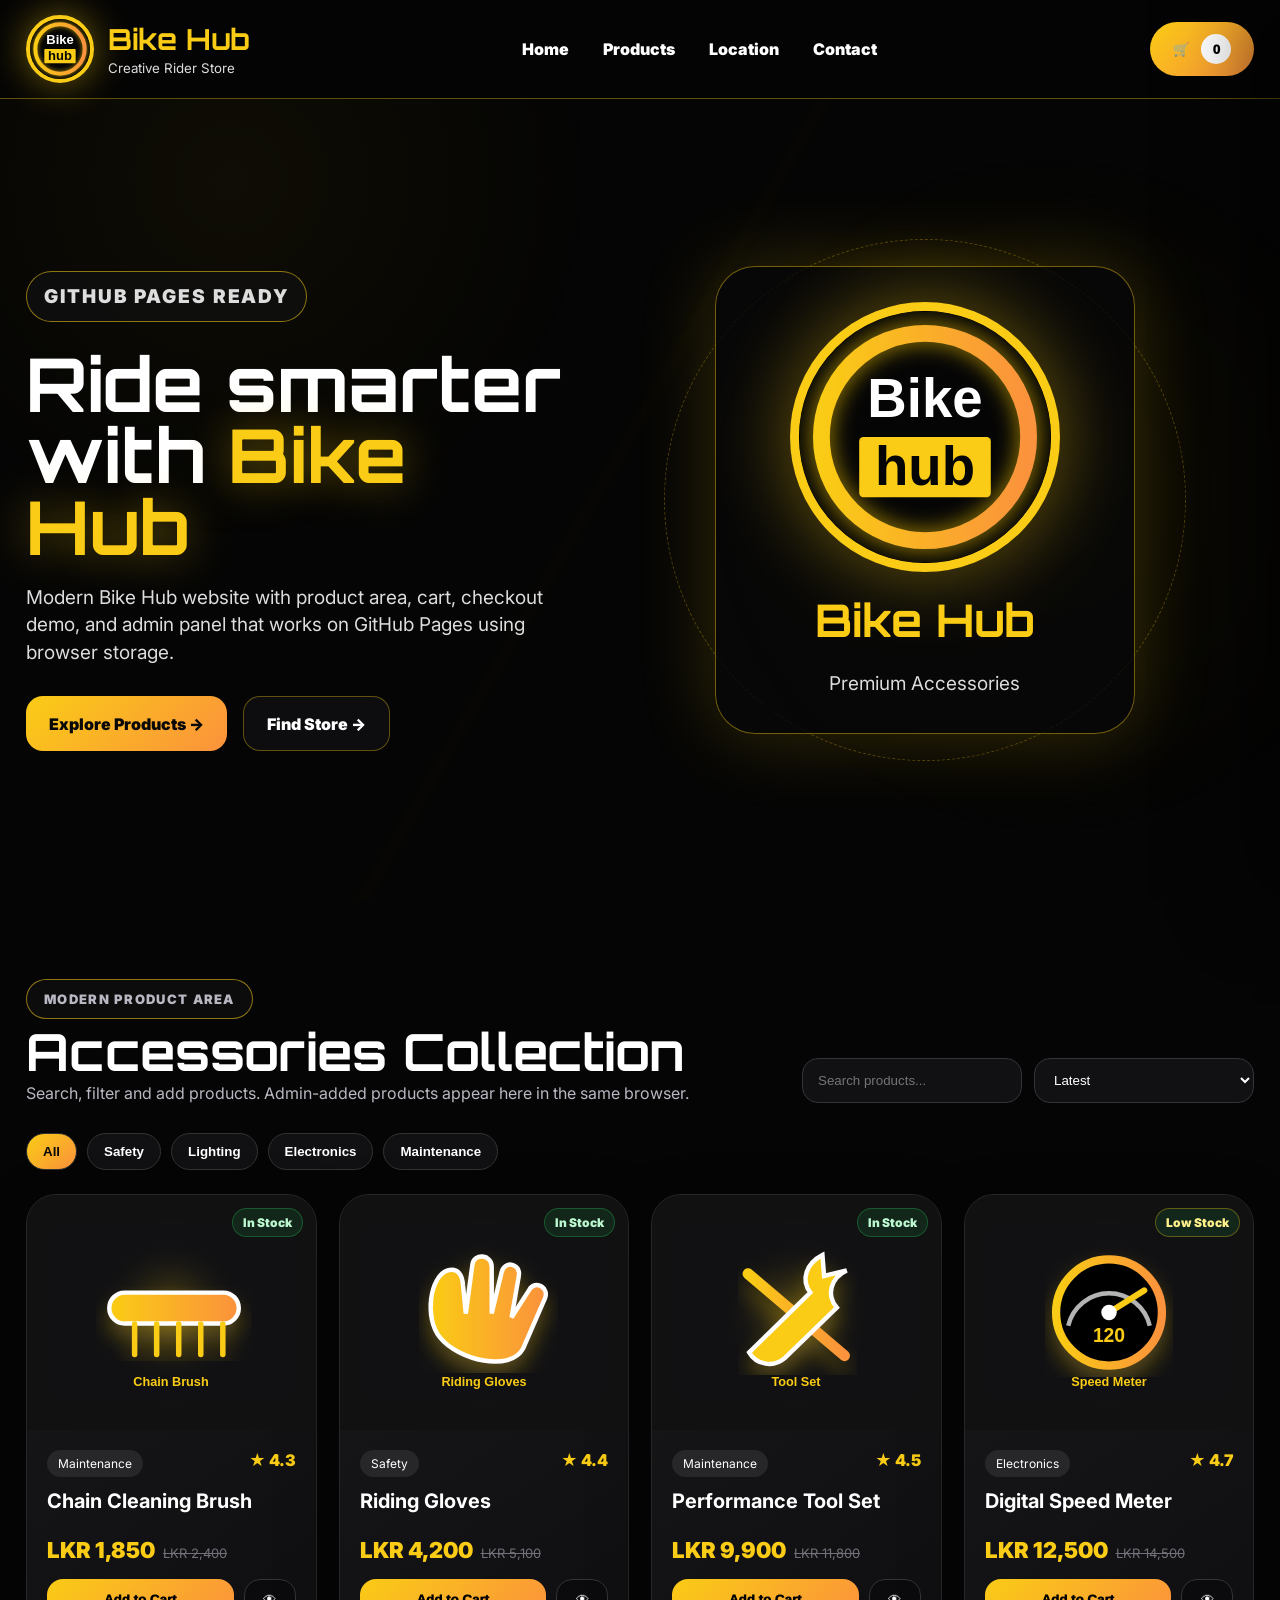
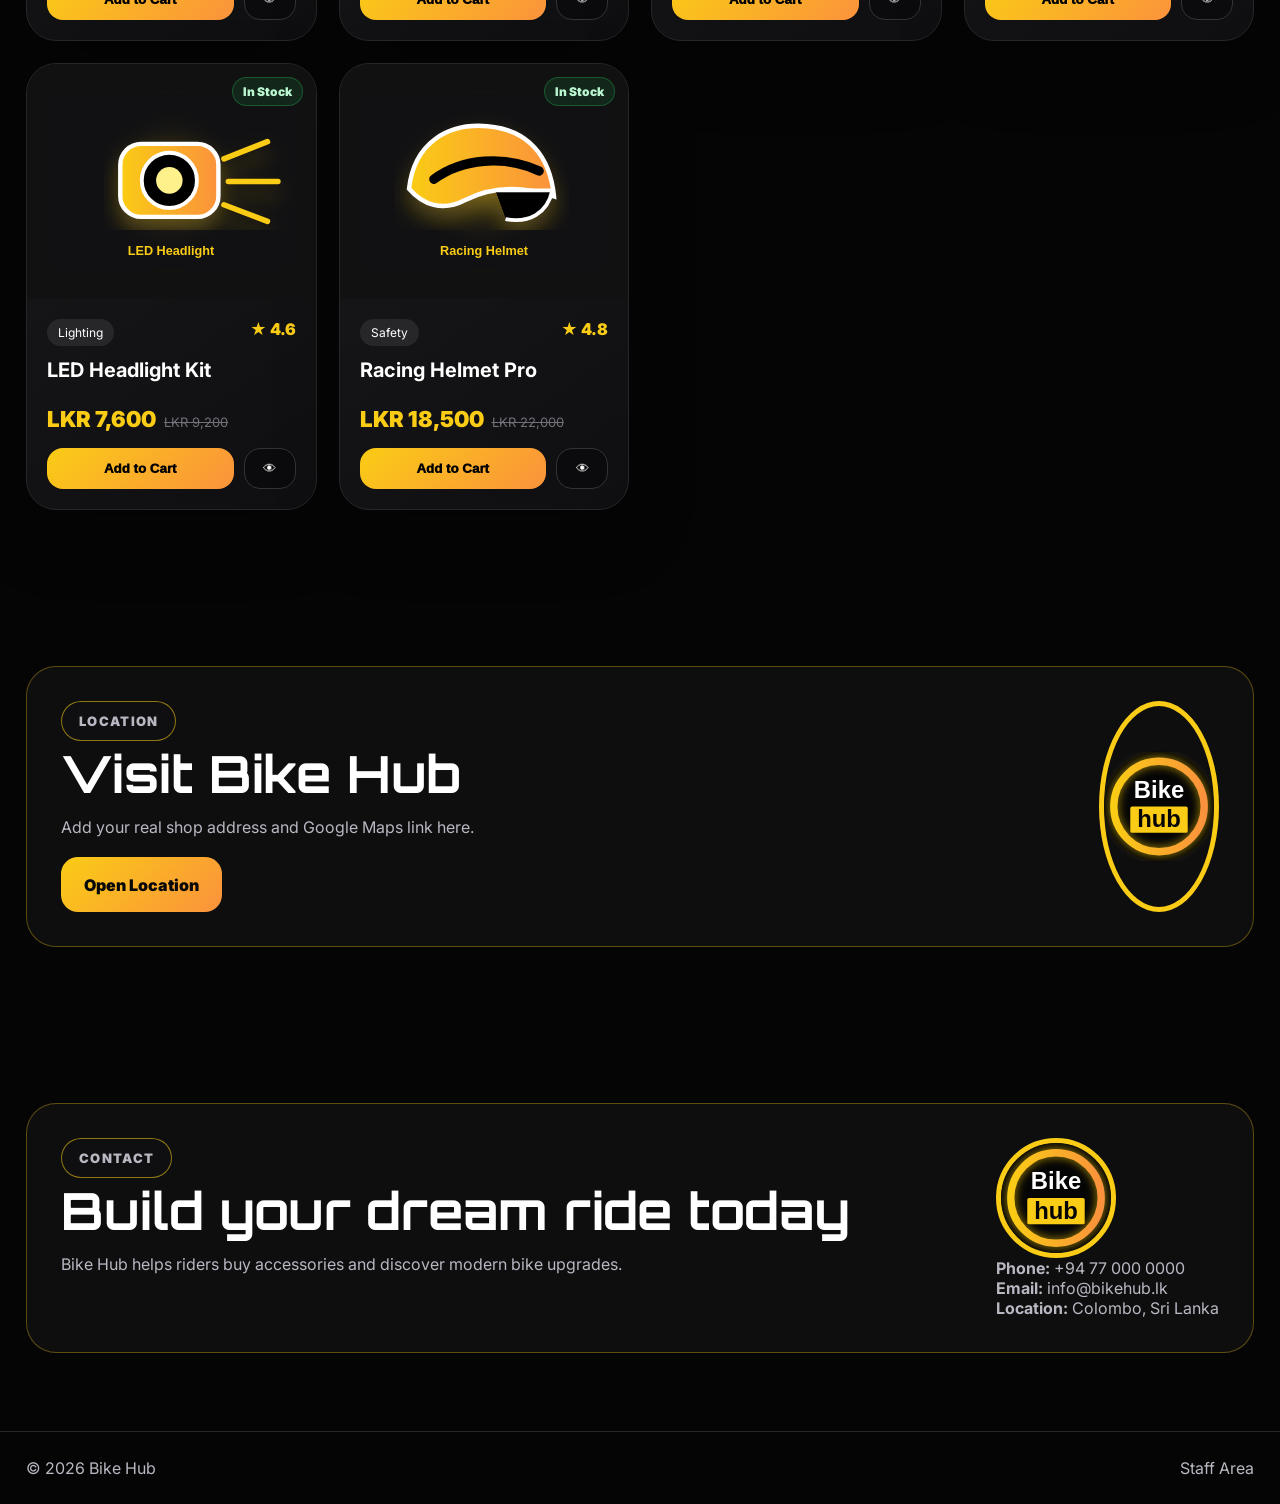
==== index.html @ c6d8aad4 "Add files via upload" ====
<!DOCTYPE html>
<html lang="en">
<head>
  <meta charset="UTF-8"><meta name="viewport" content="width=device-width, initial-scale=1.0">
  <title>Bike Hub | Premium Bike Accessories</title>
  <link rel="stylesheet" href="assets/css/style.css"><link rel="icon" href="assets/images/logo.svg">
  <link href="https://fonts.googleapis.com/css2?family=Orbitron:wght@500;700;900&family=Inter:wght@400;500;600;700;800;900&display=swap" rel="stylesheet">
</head>
<body>
<header class="site-header"><div class="container nav-wrap">
  <a class="brand" href="#home"><img src="assets/images/logo.svg"><span><strong>Bike Hub</strong><small>Creative Rider Store</small></span></a>
  <nav class="nav"><a href="#home">Home</a><a href="#products">Products</a><a href="#location">Location</a><a href="#contact">Contact</a></nav>
  <button class="cart-pill" id="openCart">🛒 <span id="cartCount">0</span></button>
</div></header>
<main>
<section class="hero" id="home"><div class="container hero-grid">
  <div><p class="kicker">GitHub Pages Ready</p><h1>Ride smarter<br>with <span>Bike</span><br><span>Hub</span></h1><p>Modern Bike Hub website with product area, cart, checkout demo, and admin panel that works on GitHub Pages using browser storage.</p><div class="hero-actions"><a href="#products" class="btn primary">Explore Products →</a><a href="#location" class="btn ghost">Find Store →</a></div></div>
  <div class="logo-stage"><div class="hero-logo"><img src="assets/images/logo.svg"><h2>Bike Hub</h2><p>Premium Accessories</p></div></div>
</div></section>
<section class="section" id="products"><div class="container">
  <div class="section-head"><div><p class="kicker">Modern Product Area</p><h2>Accessories Collection</h2><p>Search, filter and add products. Admin-added products appear here in the same browser.</p></div><div class="toolbar"><input id="search" placeholder="Search products..."><select id="sort"><option value="latest">Latest</option><option value="low">Price Low to High</option><option value="high">Price High to Low</option><option value="stock">Stock Available</option></select></div></div>
  <div class="pills" id="pills"></div><div class="grid" id="grid"></div>
</div></section>
<section class="section" id="location"><div class="container contact"><div><p class="kicker">Location</p><h2>Visit Bike Hub</h2><p style="margin:12px 0 20px">Add your real shop address and Google Maps link here.</p><a class="btn primary" href="https://share.google/Y3x25ZjLcrM0lJzkl" target="_blank">Open Location</a></div><img class="contact-logo" src="assets/images/logo.svg"></div></section>
<section class="section" id="contact"><div class="container contact"><div><p class="kicker">Contact</p><h2>Build your dream ride today</h2><p style="margin-top:12px">Bike Hub helps riders buy accessories and discover modern bike upgrades.</p></div><div><img class="contact-logo" src="assets/images/logo.svg"><p><b>Phone:</b> +94 77 000 0000</p><p><b>Email:</b> info@bikehub.lk</p><p><b>Location:</b> Colombo, Sri Lanka</p></div></div></section>
</main>
<aside class="drawer" id="drawer"><div class="drawer-head"><h2>Bike Hub Cart</h2><button id="closeCart">×</button></div><div class="items" id="items"></div><div class="drawer-foot"><div class="total"><span>Total</span><strong id="total">LKR 0</strong></div><button class="btn primary full" id="checkoutBtn">Purchase / Place Order</button></div></aside>
<div class="modal" id="checkoutModal"><form class="modal-card" id="checkoutForm"><div class="modal-head"><div><h2>Place Your Order</h2><p style="color:var(--muted)">Demo checkout for GitHub Pages.</p></div><button type="button" class="modal-close" id="closeCheckout">×</button></div>
<div class="form-grid"><label>Customer Name<input id="customerName" required></label><label>Phone<input id="phone" required></label><label>Email<input id="email"></label><label>Delivery Address<textarea id="address" required></textarea></label><label class="full-field">Order Note<textarea id="note"></textarea></label></div>
<div class="payments"><label class="pay active"><input type="radio" name="payment" value="COD" checked><b>💵 Cash on Delivery</b></label><label class="pay"><input type="radio" name="payment" value="CARD_DEMO"><b>💳 Card Demo</b></label></div>
<div class="cardbox" id="cardbox"><p style="color:#fef08a;margin-bottom:12px">Demo only. Do not use real card details.</p><div class="form-grid"><label>Card Number<input id="cardNumber" maxlength="19" placeholder="4111 1111 1111 1111"></label><label>CVV<input id="cvv" maxlength="4"></label></div></div>
<div class="total"><span>Total</span><strong id="checkoutTotal">LKR 0</strong></div><button class="btn primary full">Confirm Order</button><p id="msg" style="color:var(--yellow);font-weight:900;margin-top:12px"></p></form></div>

<div class="modal" id="inspectModal">
  <div class="modal-card inspect-card">
    <div class="modal-head">
      <div>
        <p class="kicker">Product Inspect View</p>
        <h2 id="inspectTitle">Product Details</h2>
      </div>
      <button type="button" class="modal-close" id="closeInspect">×</button>
    </div>

    <div class="inspect-layout">
      <div>
        <div class="inspect-photo-wrap" id="zoomBox">
          <img id="inspectImage" src="assets/images/logo.svg" alt="Product photo">
        </div>
        <div class="zoom-controls">
          <button type="button" id="zoomOutBtn">− Zoom Out</button>
          <button type="button" id="zoomResetBtn">Reset</button>
          <button type="button" id="zoomInBtn">+ Zoom In</button>
        </div>
        <p class="zoom-help">Move your mouse over the photo to inspect details. On mobile, tap Zoom In.</p>
      </div>

      <div class="inspect-info">
        <span class="cat" id="inspectCategory">Category</span>
        <h3 id="inspectName">Product Name</h3>
        <div class="inspect-price-row">
          <span class="price" id="inspectPrice">LKR 0</span>
          <span class="old" id="inspectOldPrice">LKR 0</span>
        </div>
        <p id="inspectStock" class="inspect-stock">Stock available</p>
        <p id="inspectDescription" class="inspect-desc">
          Premium Bike Hub product with modern style, rider safety, and high performance quality.
        </p>
        <button type="button" class="btn primary full" id="inspectAddBtn">Add to Cart</button>
      </div>
    </div>
  </div>
</div>

<div class="overlay" id="overlay"></div>
<footer class="footer"><div class="container"><p>© 2026 Bike Hub</p><p><a href="admin.html">Staff Area</a></p></div></footer>
<script src="assets/js/store.js"></script>
</body></html>
---- assets/css/style.css ----
:root{--bg:#050505;--panel:#111113;--text:#fff;--muted:#b8b8c2;--yellow:#facc15;--orange:#fb923c;--border:rgba(250,204,21,.32)}
*{box-sizing:border-box;margin:0;padding:0}html{scroll-behavior:smooth}body{font-family:Inter,system-ui,sans-serif;background:#050505;color:#fff;overflow-x:hidden}a{text-decoration:none;color:inherit}img{max-width:100%;display:block}.container{width:min(1420px,calc(100% - 52px));margin:auto}
body:before{content:"";position:fixed;inset:0;pointer-events:none;z-index:-1;opacity:.25;background:radial-gradient(circle at 18% 20%,rgba(250,204,21,.18),transparent 30%),radial-gradient(circle at 82% 55%,rgba(250,204,21,.14),transparent 32%),linear-gradient(120deg,transparent 0 48%,rgba(250,204,21,.06) 49%,transparent 50%)}
.site-header{position:sticky;top:0;z-index:50;background:rgba(5,5,5,.94);border-bottom:1px solid rgba(250,204,21,.38);backdrop-filter:blur(14px)}
.nav-wrap{min-height:98px;display:flex;align-items:center;justify-content:space-between;gap:18px}.brand{display:flex;align-items:center;gap:14px}.brand img{width:68px;height:68px;border-radius:50%;border:4px solid var(--yellow);box-shadow:0 0 38px rgba(250,204,21,.46)}.brand strong{display:block;font-family:Orbitron,sans-serif;font-size:29px;color:var(--yellow)}.brand small{color:#ddd}.nav{display:flex;gap:34px;font-weight:900}.nav a:hover{color:var(--yellow)}
.cart-pill{border:0;min-width:104px;min-height:54px;border-radius:999px;background:linear-gradient(135deg,var(--yellow),var(--orange));font-weight:950;cursor:pointer}.cart-pill span{display:inline-grid;place-items:center;background:#fff;border-radius:50%;width:30px;height:30px;margin-left:8px}
.hero{min-height:calc(100vh - 98px);display:grid;align-items:center;padding:70px 0}.hero-grid{display:grid;grid-template-columns:.9fr 1.1fr;gap:30px;align-items:center}.kicker{display:inline-flex;border:1px solid rgba(250,204,21,.55);color:#fef08a;border-radius:999px;padding:11px 17px;font-weight:950;font-size:13px;letter-spacing:.1em;text-transform:uppercase;background:rgba(17,17,19,.65)}
.hero h1{font-family:Orbitron,sans-serif;font-size:clamp(54px,5.8vw,90px);line-height:.96;margin-top:26px}.hero h1 span{color:var(--yellow);text-shadow:0 0 45px rgba(250,204,21,.42)}.hero p{max-width:640px;color:#ddd;font-size:19px;line-height:1.45;margin-top:22px}.hero-actions{display:flex;gap:16px;flex-wrap:wrap;margin-top:30px}
.btn{display:inline-flex;align-items:center;justify-content:center;gap:10px;border:0;border-radius:17px;min-height:55px;padding:13px 23px;font-weight:950;cursor:pointer}.btn.primary{background:linear-gradient(135deg,var(--yellow),var(--orange));color:#080808}.btn.ghost{background:rgba(17,17,19,.75);border:1px solid rgba(250,204,21,.36);color:#fff}.btn.full{width:100%}
.logo-stage{display:grid;place-items:center;min-height:520px;position:relative}.logo-stage:before{content:"";position:absolute;width:520px;height:520px;border-radius:50%;border:1px dashed rgba(250,204,21,.28);animation:spin 22s linear infinite}.hero-logo{position:relative;z-index:2;width:min(420px,92%);text-align:center;display:grid;place-items:center;border:1px solid rgba(250,204,21,.45);border-radius:40px;background:rgba(8,8,9,.78);padding:35px;box-shadow:0 0 78px rgba(250,204,21,.2)}.hero-logo img{width:270px;border-radius:50%;border:9px solid var(--yellow);box-shadow:0 0 80px rgba(250,204,21,.42)}.hero-logo h2{font-family:Orbitron,sans-serif;color:var(--yellow);font-size:45px;margin-top:20px}@keyframes spin{to{transform:rotate(360deg)}}
.section{padding:78px 0}.section-head{display:flex;justify-content:space-between;gap:28px;align-items:flex-end;margin-bottom:30px}.section h2{font-family:Orbitron,sans-serif;font-size:clamp(34px,4vw,54px)}.section p{color:var(--muted)}.toolbar{display:flex;gap:12px;flex-wrap:wrap}.toolbar input,.toolbar select,input,select,textarea{background:#111113;border:1px solid #34343a;color:white;border-radius:16px;padding:13px 15px;outline:none}.toolbar input,.toolbar select{min-width:220px}
.pills{display:flex;gap:10px;flex-wrap:wrap;margin-bottom:24px}.pill{border:1px solid #333;background:#111113;color:white;border-radius:999px;padding:10px 16px;font-weight:900;cursor:pointer}.pill.active{background:linear-gradient(135deg,var(--yellow),var(--orange));color:#080808}
.grid{display:grid;grid-template-columns:repeat(4,1fr);gap:22px}.card{overflow:hidden;border:1px solid #27272a;border-radius:30px;background:linear-gradient(145deg,rgba(255,255,255,.04),transparent),rgba(17,17,19,.9);box-shadow:0 25px 65px rgba(0,0,0,.28);transition:.25s}.card:hover{transform:translateY(-8px);border-color:rgba(250,204,21,.48)}.pic{height:235px;display:grid;place-items:center;background:radial-gradient(circle,rgba(250,204,21,.18),transparent 50%),#111;position:relative}.pic img{width:88%;height:195px;object-fit:contain}.stock{position:absolute;top:13px;right:13px;border:1px solid rgba(34,197,94,.32);background:rgba(34,197,94,.12);color:#bbf7d0;border-radius:999px;padding:6px 10px;font-size:12px;font-weight:950}.stock.low{border-color:rgba(250,204,21,.32);color:#fef08a}.body{padding:20px}.meta{display:flex;justify-content:space-between;margin-bottom:12px}.cat{background:#27272a;border-radius:999px;padding:6px 11px;font-size:12px}.rating,.price{color:var(--yellow);font-weight:950}.title{font-size:20px;min-height:48px}.price{font-size:22px}.old{color:#71717a;text-decoration:line-through;font-size:13px;margin-left:8px}.actions{display:grid;grid-template-columns:1fr auto;gap:10px;margin-top:16px}.icon{border:1px solid #333;background:#0b0b0d;color:white;border-radius:16px;width:52px;cursor:pointer}.add{border:0;border-radius:16px;background:linear-gradient(135deg,var(--yellow),var(--orange));font-weight:950;padding:13px;cursor:pointer}.qty{display:grid;grid-template-columns:44px 1fr 44px;gap:8px;margin-top:16px;border:1px solid #27272a;border-radius:18px;padding:8px}.qty button{border:0;border-radius:14px;background:#27272a;color:white;font-size:20px}.qty button:last-child{background:var(--yellow);color:#080808}
.drawer{position:fixed;top:0;right:-460px;z-index:100;width:min(460px,100%);height:100vh;background:#101012;border-left:1px solid #27272a;transition:.3s;display:flex;flex-direction:column;box-shadow:-30px 0 70px rgba(0,0,0,.5)}.drawer.open{right:0}.drawer-head{display:flex;justify-content:space-between;align-items:center;padding:22px;border-bottom:1px solid #27272a}.drawer-head h2{font-family:Orbitron,sans-serif;color:var(--yellow)}.drawer-head button,.modal-close{width:42px;height:42px;border:1px solid #333;background:transparent;color:white;border-radius:14px;font-size:26px;cursor:pointer}.items{flex:1;overflow:auto;padding:18px}.cart-item{display:grid;grid-template-columns:60px 1fr auto;gap:12px;align-items:center;border-bottom:1px solid #27272a;padding:12px 0}.cart-item img{width:60px;height:60px;object-fit:contain;background:rgba(250,204,21,.08);border-radius:16px;padding:6px}.cart-item p{color:var(--muted);font-size:13px}.remove{border:1px solid #333;background:transparent;color:white;border-radius:12px;padding:8px}.drawer-foot{padding:22px;border-top:1px solid #27272a}.total{display:flex;justify-content:space-between;color:var(--yellow);font-size:22px;font-weight:950;margin-bottom:16px}
.overlay{position:fixed;inset:0;background:rgba(0,0,0,.67);z-index:90;opacity:0;visibility:hidden}.overlay.show{opacity:1;visibility:visible}
.modal{position:fixed;inset:0;z-index:120;display:grid;place-items:center;padding:24px;opacity:0;visibility:hidden}.modal.open{opacity:1;visibility:visible}.modal-card{width:min(880px,100%);max-height:calc(100vh - 44px);overflow:auto;border:1px solid rgba(250,204,21,.35);border-radius:30px;background:#101012;padding:26px;box-shadow:0 35px 90px rgba(0,0,0,.55)}.modal-head{display:flex;justify-content:space-between;gap:18px;margin-bottom:18px}.form-grid{display:grid;grid-template-columns:1fr 1fr;gap:14px}.form-grid label{display:grid;gap:7px;color:#ddd;font-weight:850}.form-grid textarea{min-height:90px}.full-field{grid-column:1/-1}.payments{display:grid;grid-template-columns:1fr 1fr;gap:14px;margin:18px 0}.pay{border:1px solid #333;border-radius:18px;padding:16px}.pay.active{border-color:var(--yellow);box-shadow:0 0 0 4px rgba(250,204,21,.09)}.pay input{display:none}.cardbox{display:none;border:1px solid rgba(250,204,21,.25);background:rgba(250,204,21,.05);border-radius:18px;padding:16px;margin-bottom:16px}.cardbox.open{display:block}
.contact{display:flex;justify-content:space-between;gap:26px;border:1px solid var(--border);border-radius:30px;background:rgba(17,17,19,.84);padding:34px}.contact-logo{width:120px;border-radius:50%;border:5px solid var(--yellow)}.footer{border-top:1px solid #27272a;padding:26px 0;color:var(--muted)}.footer .container{display:flex;justify-content:space-between}
.admin-page{width:min(1450px,calc(100% - 46px));margin:auto;padding:34px 0}.login-wrap{min-height:100vh;display:grid;place-items:center}.panel,.login{border:1px solid var(--border);border-radius:30px;background:rgba(17,17,19,.9);padding:28px}.login{width:min(520px,100%);text-align:center}.login img{width:118px;margin:0 auto 18px;border-radius:50%;border:6px solid var(--yellow)}.top{display:flex;justify-content:space-between;gap:16px;margin-bottom:22px}.tabs{display:flex;gap:10px;flex-wrap:wrap;margin-bottom:20px}.tab{border:1px solid #333;background:#111113;color:white;border-radius:999px;padding:10px 16px;font-weight:900}.tab.active{background:linear-gradient(135deg,var(--yellow),var(--orange));color:#080808}.admin-grid{display:grid;grid-template-columns:.9fr 1.1fr;gap:20px}.admin-list{display:grid;gap:12px;max-height:630px;overflow:auto}.admin-row{display:grid;grid-template-columns:70px 1fr auto;gap:14px;align-items:center;border:1px solid #2d2d33;border-radius:18px;background:#0c0c0e;padding:12px}.admin-row img{width:70px;height:70px;object-fit:cover;border-radius:14px}.danger,.success{border-radius:12px;padding:10px 12px;font-weight:900;cursor:pointer}.danger{border:1px solid rgba(244,63,94,.45);background:rgba(244,63,94,.13);color:#fecdd3}.success{border:1px solid rgba(34,197,94,.45);background:rgba(34,197,94,.13);color:#bbf7d0}.preview{display:grid;grid-template-columns:1fr 120px;gap:14px;align-items:center;border:1px solid rgba(250,204,21,.24);border-radius:18px;padding:14px;margin:14px 0}.preview img{width:120px;height:95px;object-fit:cover;border-radius:14px}.order{border:1px solid #2d2d33;border-radius:20px;background:#0c0c0e;padding:18px;margin-bottom:14px}.order-top{display:flex;justify-content:space-between}.customer{background:rgba(250,204,21,.05);border-radius:16px;padding:14px;margin:12px 0}.stats{display:grid;grid-template-columns:repeat(3,1fr);gap:16px;margin-bottom:20px}.stats article{border:1px solid var(--border);border-radius:22px;background:#101012;padding:20px}.stats strong{display:block;color:var(--yellow);font-size:30px}.empty{grid-column:1/-1;border:1px solid #27272a;border-radius:22px;background:#101012;color:var(--muted);padding:22px}
@media(max-width:1100px){.grid{grid-template-columns:repeat(2,1fr)}.hero-grid,.admin-grid{grid-template-columns:1fr}.section-head{align-items:flex-start;flex-direction:column}.nav{display:none}.logo-stage{min-height:420px}}@media(max-width:700px){.container{width:min(100%,calc(100% - 28px))}.grid,.form-grid,.payments,.stats{grid-template-columns:1fr}.hero h1{font-size:48px}.contact,.top,.footer .container{flex-direction:column}.admin-row{grid-template-columns:60px 1fr}.preview{grid-template-columns:1fr}.preview img{width:100%;height:170px}}


/* ===== Product Inspect + Zoom View ===== */
.inspect-card {
  width: min(1080px, 96vw);
}

.inspect-layout {
  display: grid;
  grid-template-columns: 1.05fr .95fr;
  gap: 26px;
  align-items: start;
}

.inspect-photo-wrap {
  position: relative;
  height: 430px;
  border: 1px solid rgba(250,204,21,.34);
  border-radius: 26px;
  overflow: hidden;
  background:
    radial-gradient(circle at center, rgba(250,204,21,.20), transparent 52%),
    #08080a;
  cursor: zoom-in;
}

.inspect-photo-wrap img {
  width: 100%;
  height: 100%;
  object-fit: contain;
  padding: 22px;
  transition: transform .16s ease;
  transform-origin: center center;
  user-select: none;
  pointer-events: none;
}

.inspect-photo-wrap.zoomed {
  cursor: zoom-out;
}

.zoom-controls {
  display: grid;
  grid-template-columns: repeat(3, 1fr);
  gap: 10px;
  margin-top: 14px;
}

.zoom-controls button {
  border: 1px solid rgba(250,204,21,.35);
  background: rgba(17,17,19,.90);
  color: #fff;
  border-radius: 14px;
  padding: 12px;
  font-weight: 900;
  cursor: pointer;
}

.zoom-controls button:hover {
  background: rgba(250,204,21,.13);
  color: var(--yellow);
}

.zoom-help {
  margin-top: 10px;
  color: var(--muted);
  font-size: 14px;
}

.inspect-info {
  border: 1px solid rgba(250,204,21,.24);
  border-radius: 26px;
  background: rgba(17,17,19,.78);
  padding: 24px;
}

.inspect-info h3 {
  font-family: Orbitron, sans-serif;
  font-size: clamp(30px, 4vw, 48px);
  line-height: 1.05;
  margin: 18px 0;
  color: #fff;
}

.inspect-price-row {
  margin: 18px 0;
}

.inspect-stock {
  display: inline-flex;
  border: 1px solid rgba(34,197,94,.35);
  background: rgba(34,197,94,.12);
  color: #bbf7d0;
  border-radius: 999px;
  padding: 8px 12px;
  font-weight: 900;
  margin-bottom: 18px;
}

.inspect-desc {
  color: var(--muted);
  line-height: 1.7;
  margin: 12px 0 24px;
}

.pic {
  cursor: zoom-in;
}

@media(max-width:900px) {
  .inspect-layout {
    grid-template-columns: 1fr;
  }

  .inspect-photo-wrap {
    height: 330px;
  }

  .zoom-controls {
    grid-template-columns: 1fr;
  }
}
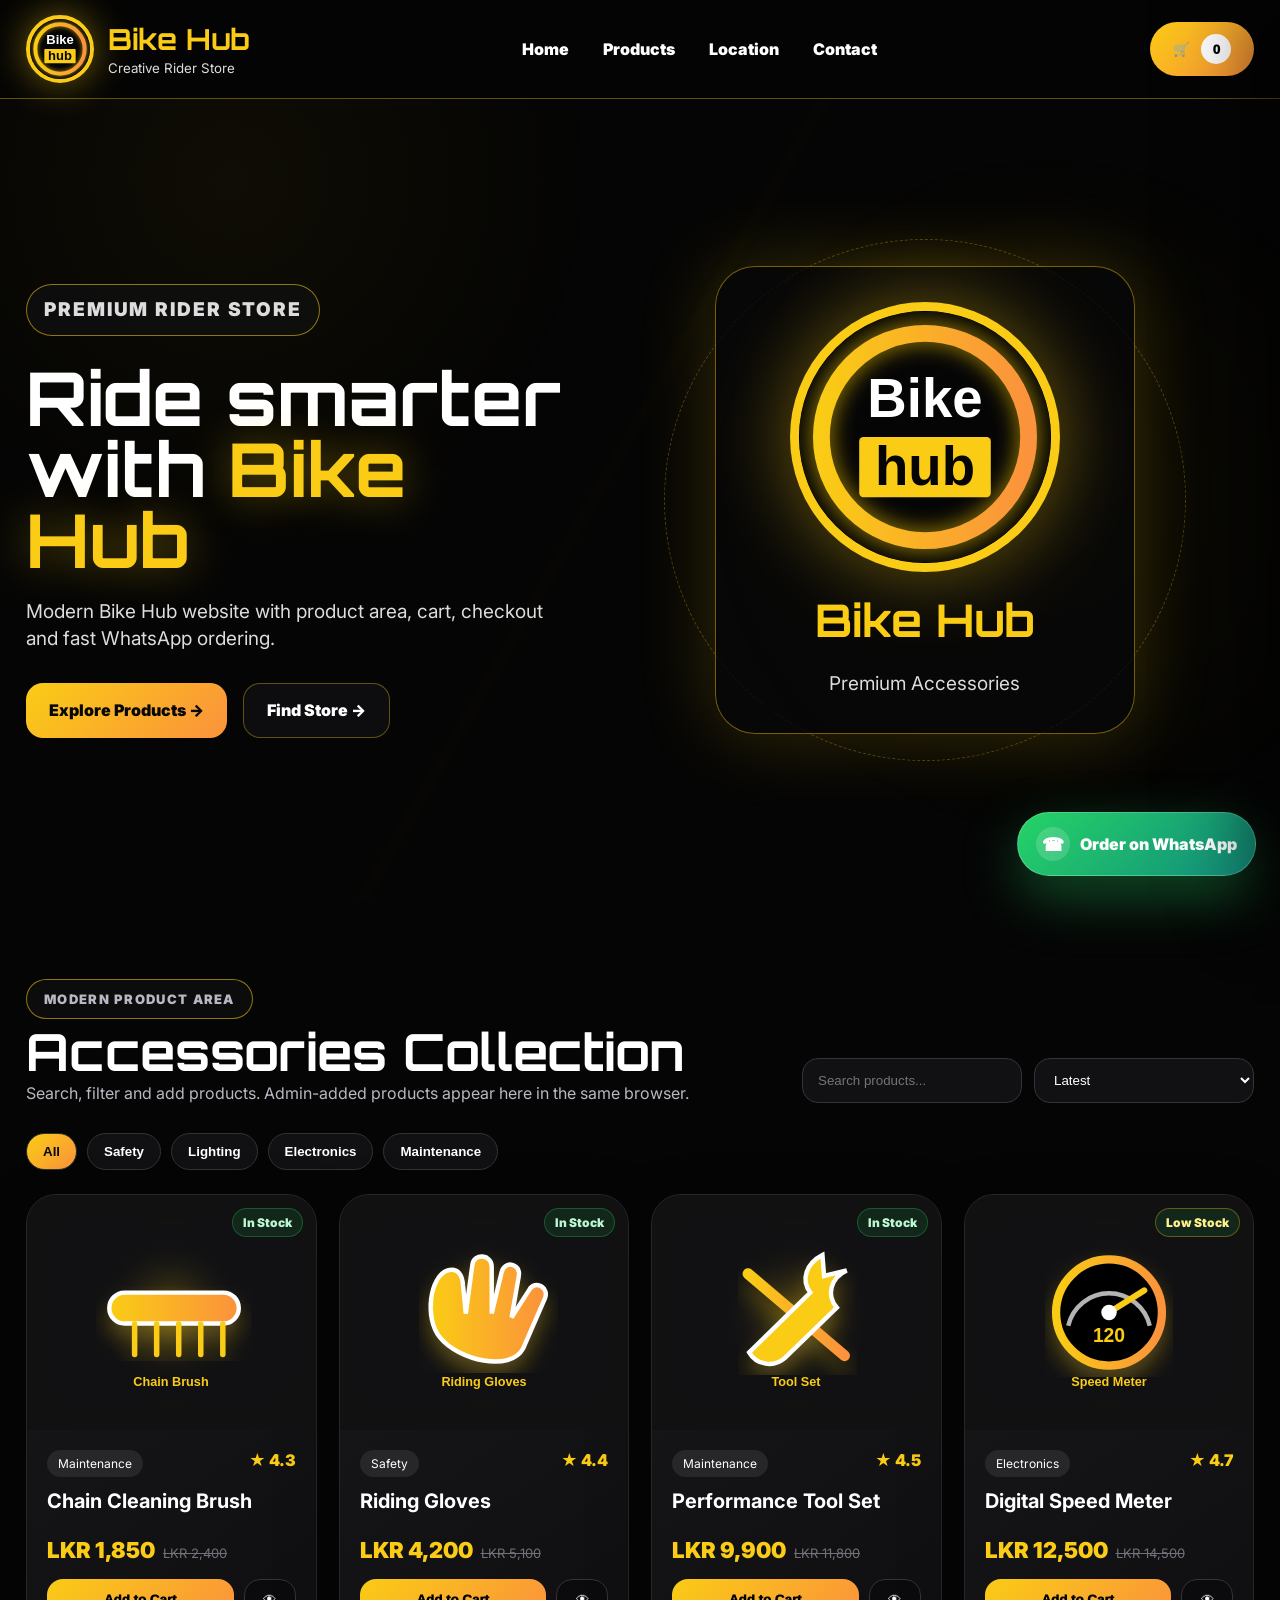
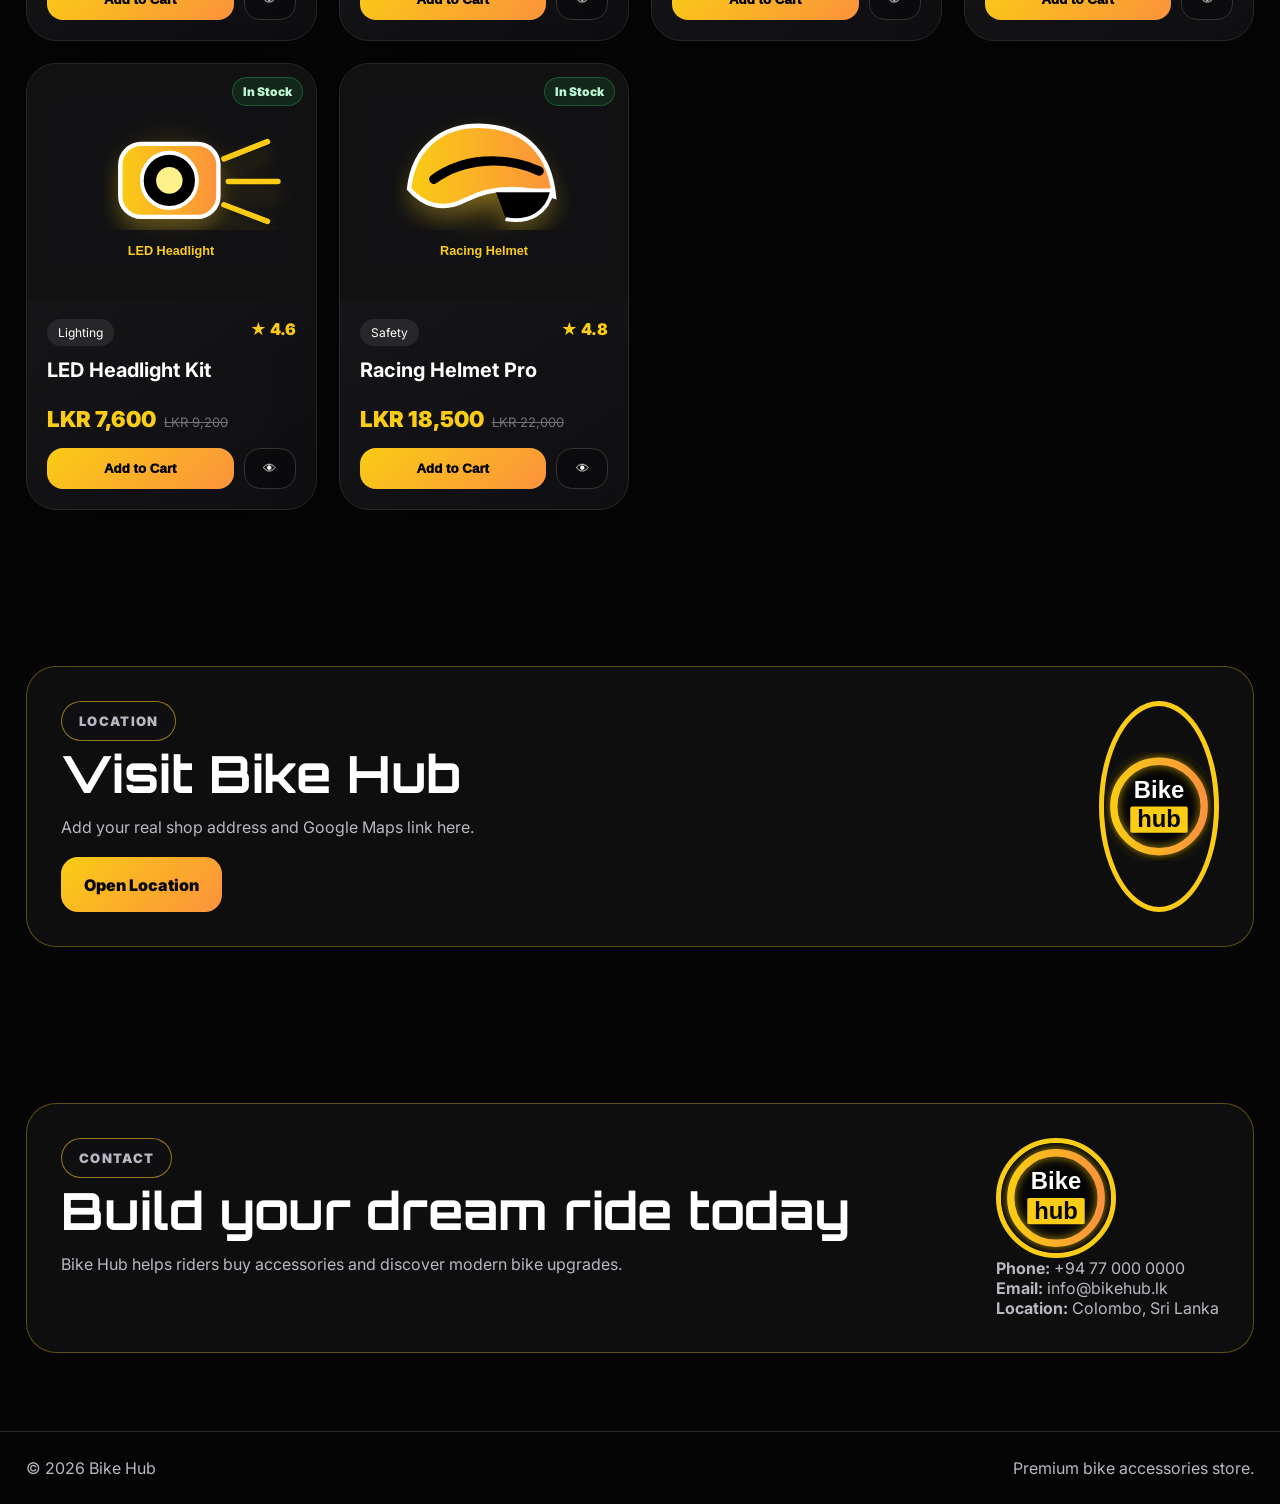
==== commit 4bbc4dcf: "Add files via upload" ====
--- a/index.html
+++ b/index.html
@@ -14,7 +14,7 @@
 </div></header>
 <main>
 <section class="hero" id="home"><div class="container hero-grid">
-  <div><p class="kicker">GitHub Pages Ready</p><h1>Ride smarter<br>with <span>Bike</span><br><span>Hub</span></h1><p>Modern Bike Hub website with product area, cart, checkout demo, and admin panel that works on GitHub Pages using browser storage.</p><div class="hero-actions"><a href="#products" class="btn primary">Explore Products →</a><a href="#location" class="btn ghost">Find Store →</a></div></div>
+  <div><p class="kicker">Premium Rider Store</p><h1>Ride smarter<br>with <span>Bike</span><br><span>Hub</span></h1><p>Modern Bike Hub website with product area, cart, checkout and fast WhatsApp ordering.</p><div class="hero-actions"><a href="#products" class="btn primary">Explore Products →</a><a href="#location" class="btn ghost">Find Store →</a></div></div>
   <div class="logo-stage"><div class="hero-logo"><img src="assets/images/logo.svg"><h2>Bike Hub</h2><p>Premium Accessories</p></div></div>
 </div></section>
 <section class="section" id="products"><div class="container">
@@ -24,8 +24,9 @@
 <section class="section" id="location"><div class="container contact"><div><p class="kicker">Location</p><h2>Visit Bike Hub</h2><p style="margin:12px 0 20px">Add your real shop address and Google Maps link here.</p><a class="btn primary" href="https://share.google/Y3x25ZjLcrM0lJzkl" target="_blank">Open Location</a></div><img class="contact-logo" src="assets/images/logo.svg"></div></section>
 <section class="section" id="contact"><div class="container contact"><div><p class="kicker">Contact</p><h2>Build your dream ride today</h2><p style="margin-top:12px">Bike Hub helps riders buy accessories and discover modern bike upgrades.</p></div><div><img class="contact-logo" src="assets/images/logo.svg"><p><b>Phone:</b> +94 77 000 0000</p><p><b>Email:</b> info@bikehub.lk</p><p><b>Location:</b> Colombo, Sri Lanka</p></div></div></section>
 </main>
-<aside class="drawer" id="drawer"><div class="drawer-head"><h2>Bike Hub Cart</h2><button id="closeCart">×</button></div><div class="items" id="items"></div><div class="drawer-foot"><div class="total"><span>Total</span><strong id="total">LKR 0</strong></div><button class="btn primary full" id="checkoutBtn">Purchase / Place Order</button></div></aside>
-<div class="modal" id="checkoutModal"><form class="modal-card" id="checkoutForm"><div class="modal-head"><div><h2>Place Your Order</h2><p style="color:var(--muted)">Demo checkout for GitHub Pages.</p></div><button type="button" class="modal-close" id="closeCheckout">×</button></div>
+<aside class="drawer" id="drawer"><div class="drawer-head"><h2>Bike Hub Cart</h2><button id="closeCart">×</button></div><div class="items" id="items"></div><div class="drawer-foot"><div class="total"><span>Total</span><strong id="total">LKR 0</strong></div><button class="btn primary full" id="checkoutBtn">Purchase / Place Order</button>
+<button class="btn whatsapp-btn full" id="whatsappCartBtn" type="button">Order Cart on WhatsApp</button></div></aside>
+<div class="modal" id="checkoutModal"><form class="modal-card" id="checkoutForm"><div class="modal-head"><div><h2>Place Your Order</h2><p style="color:var(--muted)">Enter your details to place your Bike Hub order.</p></div><button type="button" class="modal-close" id="closeCheckout">×</button></div>
 <div class="form-grid"><label>Customer Name<input id="customerName" required></label><label>Phone<input id="phone" required></label><label>Email<input id="email"></label><label>Delivery Address<textarea id="address" required></textarea></label><label class="full-field">Order Note<textarea id="note"></textarea></label></div>
 <div class="payments"><label class="pay active"><input type="radio" name="payment" value="COD" checked><b>💵 Cash on Delivery</b></label><label class="pay"><input type="radio" name="payment" value="CARD_DEMO"><b>💳 Card Demo</b></label></div>
 <div class="cardbox" id="cardbox"><p style="color:#fef08a;margin-bottom:12px">Demo only. Do not use real card details.</p><div class="form-grid"><label>Card Number<input id="cardNumber" maxlength="19" placeholder="4111 1111 1111 1111"></label><label>CVV<input id="cvv" maxlength="4"></label></div></div>
@@ -66,12 +67,19 @@
           Premium Bike Hub product with modern style, rider safety, and high performance quality.
         </p>
         <button type="button" class="btn primary full" id="inspectAddBtn">Add to Cart</button>
+<button type="button" class="btn whatsapp-btn full" id="inspectWhatsAppBtn">Order This Item on WhatsApp</button>
       </div>
     </div>
   </div>
 </div>
 
+
+<a class="whatsapp-float" id="whatsappFloat" href="#" target="_blank" aria-label="Order on WhatsApp">
+  <span class="wa-icon">☎</span>
+  <span class="wa-text">Order on WhatsApp</span>
+</a>
+
 <div class="overlay" id="overlay"></div>
-<footer class="footer"><div class="container"><p>© 2026 Bike Hub</p><p><a href="admin.html">Staff Area</a></p></div></footer>
+<footer class="footer"><div class="container"><p>© 2026 Bike Hub</p><p>Premium bike accessories store.</p></div></footer>
 <script src="assets/js/store.js"></script>
 </body></html>
--- a/assets/css/style.css
+++ b/assets/css/style.css
@@ -140,3 +140,87 @@
     grid-template-columns: 1fr;
   }
 }
+
+
+/* ===== WhatsApp Ordering + Publish Clean UI ===== */
+.whatsapp-float {
+  position: fixed;
+  right: 24px;
+  bottom: 24px;
+  z-index: 80;
+  display: inline-flex;
+  align-items: center;
+  gap: 10px;
+  background: linear-gradient(135deg, #25D366, #128C7E);
+  color: #fff;
+  border-radius: 999px;
+  padding: 14px 18px;
+  box-shadow: 0 20px 55px rgba(37,211,102,.35);
+  border: 1px solid rgba(255,255,255,.24);
+  font-weight: 950;
+  transition: .22s ease;
+}
+
+.whatsapp-float:hover {
+  transform: translateY(-3px);
+  box-shadow: 0 25px 70px rgba(37,211,102,.45);
+}
+
+.wa-icon {
+  display: grid;
+  place-items: center;
+  width: 34px;
+  height: 34px;
+  background: rgba(255,255,255,.16);
+  border-radius: 50%;
+  font-size: 18px;
+}
+
+.whatsapp-btn {
+  background: linear-gradient(135deg, #25D366, #128C7E);
+  color: #fff;
+  margin-top: 10px;
+}
+
+.whatsapp-btn:hover {
+  filter: brightness(1.08);
+}
+
+.card .pic::after {
+  content: "Click to inspect";
+  position: absolute;
+  left: 14px;
+  bottom: 14px;
+  background: rgba(5,5,5,.72);
+  border: 1px solid rgba(250,204,21,.35);
+  color: #fef08a;
+  border-radius: 999px;
+  padding: 6px 10px;
+  font-size: 12px;
+  font-weight: 900;
+  opacity: 0;
+  transform: translateY(6px);
+  transition: .2s ease;
+}
+
+.card:hover .pic::after {
+  opacity: 1;
+  transform: translateY(0);
+}
+
+@media(max-width:700px) {
+  .whatsapp-float {
+    right: 14px;
+    bottom: 14px;
+    padding: 12px 14px;
+  }
+
+  .wa-text {
+    display: none;
+  }
+
+  .wa-icon {
+    width: 42px;
+    height: 42px;
+  }
+}
